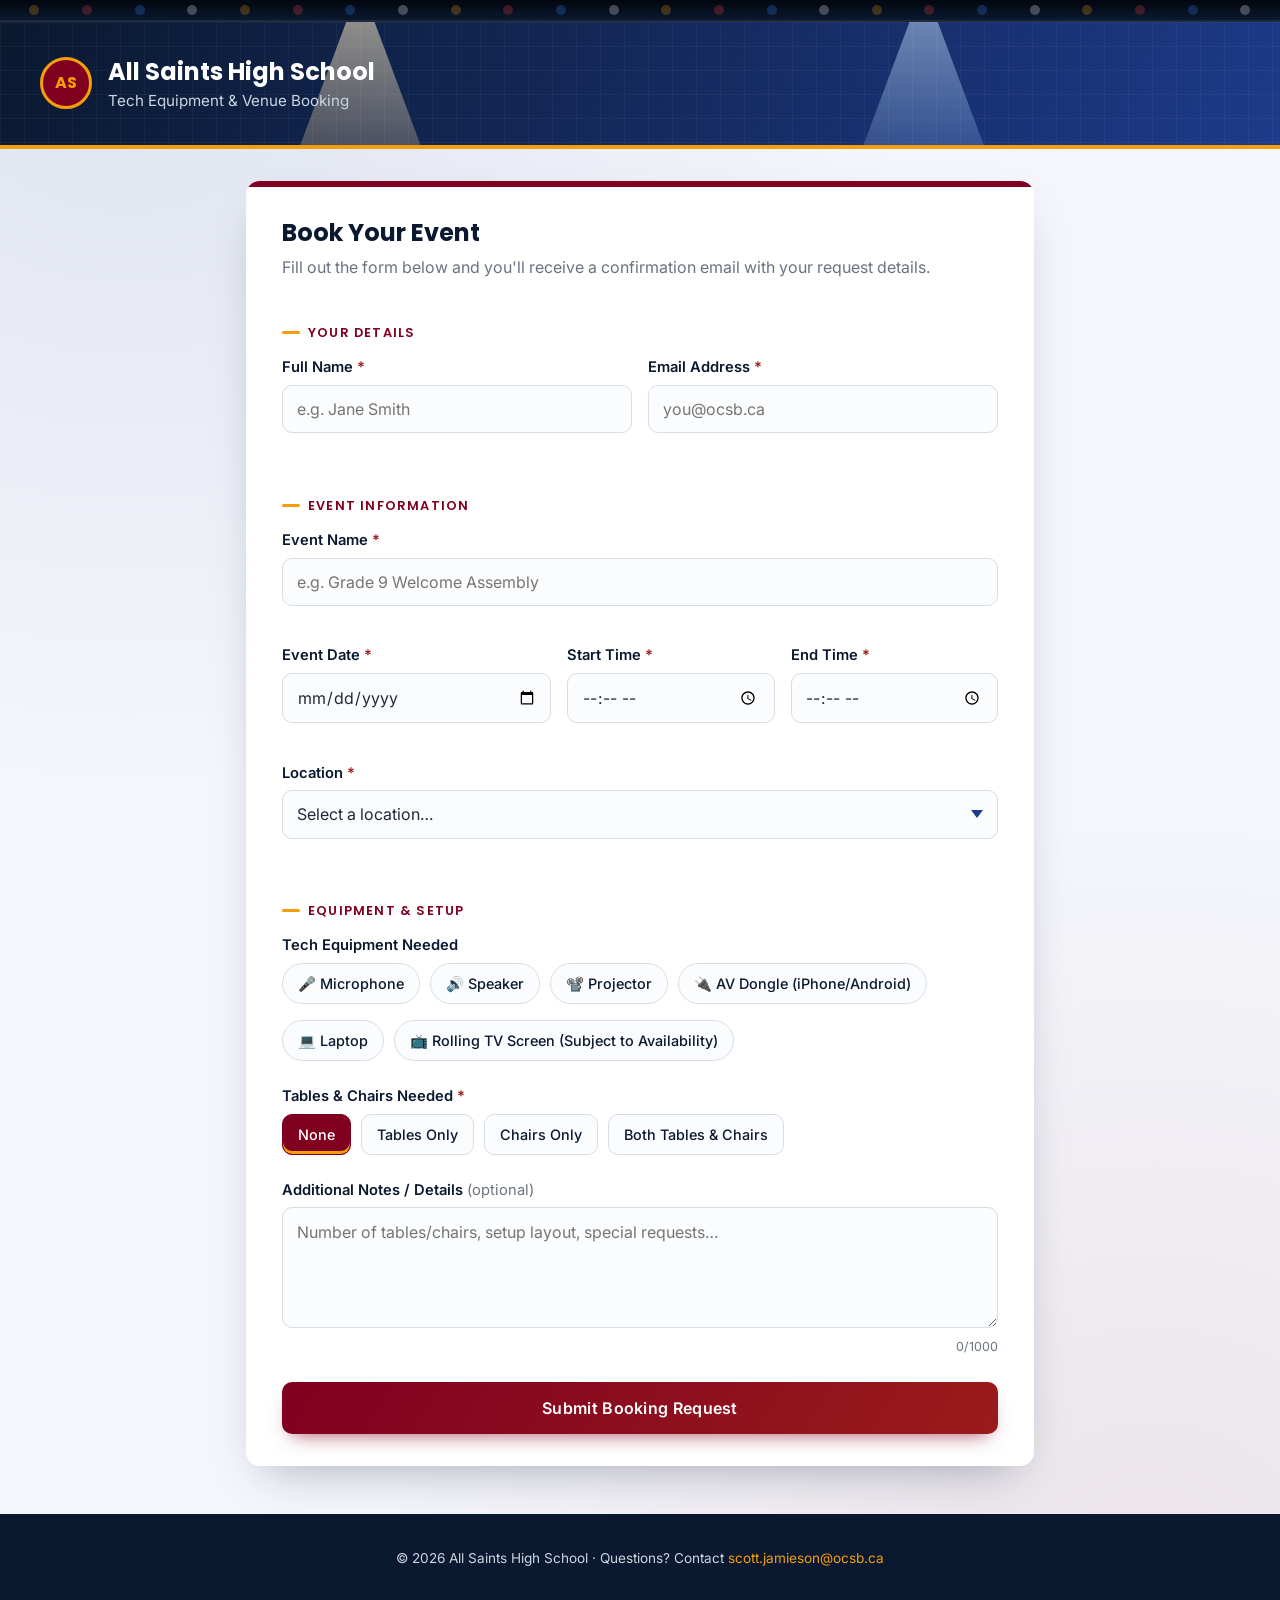
==== index.html @ 05703fba "Add files via upload" ====
<!DOCTYPE html>
<html lang="en">
<head>
  <meta charset="UTF-8" />
  <meta name="viewport" content="width=device-width, initial-scale=1.0" />
  <title>All Saints HS | Tech & Venue Booking</title>
  <meta name="description" content="Book tech equipment and venues at All Saints High School." />

  <!-- Fonts -->
  <link rel="preconnect" href="https://fonts.googleapis.com" />
  <link rel="preconnect" href="https://fonts.gstatic.com" crossorigin />
  <link href="https://fonts.googleapis.com/css2?family=Inter:wght@400;500;600;700&family=Poppins:wght@600;700&display=swap" rel="stylesheet" />

  <link rel="stylesheet" href="styles.css" />
</head>
<body>

  <!-- ===================== STAGE LIGHTS ===================== -->
  <!-- Bulbs are generated by script.js (see CONFIG.LIGHTS) -->
  <div class="light-rig" id="lightRig" aria-hidden="true"></div>

  <!-- ===================== HEADER ===================== -->
  <header class="site-header">
    <!-- Sweeping spotlights (decorative) -->
    <div class="beam beam-left" aria-hidden="true"></div>
    <div class="beam beam-right" aria-hidden="true"></div>

    <div class="crest" aria-hidden="true">AS</div>
    <div>
      <h1 class="site-title">All Saints High School</h1>
      <p class="site-subtitle">Tech Equipment &amp; Venue Booking</p>
    </div>
  </header>

  <main class="container">
    <section class="card" aria-labelledby="form-heading">

      <div class="card-header">
        <h2 id="form-heading">Book Your Event</h2>
        <p>Fill out the form below and you'll receive a confirmation email with your request details.</p>
      </div>

      <!-- novalidate: validation is handled in script.js for consistent styling -->
      <form id="bookingForm" novalidate>

        <!-- ========== SECTION: Contact ========== -->
        <fieldset class="form-section">
          <legend>Your Details</legend>

          <div class="grid-2">
            <!-- Full Name -->
            <div class="field">
              <label for="fullName">Full Name <span class="req">*</span></label>
              <input type="text" id="fullName" name="fullName" placeholder="e.g. Jane Smith" autocomplete="name" required />
              <small class="error-msg" aria-live="polite"></small>
            </div>

            <!-- Email (needed to send the user their confirmation) -->
            <div class="field">
              <label for="email">Email Address <span class="req">*</span></label>
              <input type="email" id="email" name="email" placeholder="you@ocsb.ca" autocomplete="email" required />
              <small class="error-msg" aria-live="polite"></small>
            </div>
          </div>
        </fieldset>

        <!-- ========== SECTION: Event ========== -->
        <fieldset class="form-section">
          <legend>Event Information</legend>

          <!-- Event Name -->
          <div class="field">
            <label for="eventName">Event Name <span class="req">*</span></label>
            <input type="text" id="eventName" name="eventName" placeholder="e.g. Grade 9 Welcome Assembly" required />
            <small class="error-msg" aria-live="polite"></small>
          </div>

          <div class="grid-3">
            <!-- Event Date -->
            <div class="field">
              <label for="eventDate">Event Date <span class="req">*</span></label>
              <input type="date" id="eventDate" name="eventDate" required />
              <small class="error-msg" aria-live="polite"></small>
            </div>

            <!-- Start Time -->
            <div class="field">
              <label for="startTime">Start Time <span class="req">*</span></label>
              <input type="time" id="startTime" name="startTime" required />
              <small class="error-msg" aria-live="polite"></small>
            </div>

            <!-- End Time -->
            <div class="field">
              <label for="endTime">End Time <span class="req">*</span></label>
              <input type="time" id="endTime" name="endTime" required />
              <small class="error-msg" aria-live="polite"></small>
            </div>
          </div>

          <!-- Location: to add a venue, add another <option> -->
          <div class="field">
            <label for="location">Location <span class="req">*</span></label>
            <select id="location" name="location" required>
              <option value="" disabled selected>Select a location…</option>
              <option value="Wood Floor Gym">Wood Floor Gym</option>
              <option value="Caf Gym">Caf Gym</option>
              <option value="Atrium">Atrium</option>
              <option value="LC">LC</option>
              <option value="Other">Other</option>
            </select>
            <small class="error-msg" aria-live="polite"></small>
          </div>

          <!-- Shown only when Location = "Other" (toggled in script.js) -->
          <div class="field reveal" id="otherLocationWrap" hidden>
            <label for="otherLocation">Please specify location <span class="req">*</span></label>
            <input type="text" id="otherLocation" name="otherLocation" placeholder="e.g. Room 214, Library, Front Field" />
            <small class="error-msg" aria-live="polite"></small>
          </div>
        </fieldset>

        <!-- ========== SECTION: Equipment & Setup ========== -->
        <fieldset class="form-section">
          <legend>Equipment &amp; Setup</legend>

          <!-- Tech Equipment: to add an item, copy one <label class="chip"> block -->
          <div class="field">
            <span class="label">Tech Equipment Needed</span>
            <div class="chip-group" role="group" aria-label="Tech Equipment Needed">
              <label class="chip">
                <input type="checkbox" name="equipment" value="Microphone" />
                <span>🎤 Microphone</span>
              </label>
              <label class="chip">
                <input type="checkbox" name="equipment" value="Speaker" />
                <span>🔊 Speaker</span>
              </label>
              <label class="chip">
                <input type="checkbox" name="equipment" value="Projector" />
                <span>📽️ Projector</span>
              </label>
              <label class="chip">
                <input type="checkbox" name="equipment" value="AV Dongle (iPhone/Android)" />
                <span>🔌 AV Dongle (iPhone/Android)</span>
              </label>
              <label class="chip">
                <input type="checkbox" name="equipment" value="Laptop" />
                <span>💻 Laptop</span>
              </label>
              <label class="chip">
                <input type="checkbox" name="equipment" value="Rolling TV Screen (Subject to Availability)" />
                <span>📺 Rolling TV Screen (Subject to Availability)</span>
              </label>
            </div>
          </div>

          <!-- Tables & Chairs -->
          <div class="field">
            <span class="label">Tables &amp; Chairs Needed <span class="req">*</span></span>
            <div class="radio-group" role="radiogroup" aria-label="Tables and Chairs Needed">
              <label class="radio-card">
                <input type="radio" name="furniture" value="None" checked />
                <span>None</span>
              </label>
              <label class="radio-card">
                <input type="radio" name="furniture" value="Tables Only" />
                <span>Tables Only</span>
              </label>
              <label class="radio-card">
                <input type="radio" name="furniture" value="Chairs Only" />
                <span>Chairs Only</span>
              </label>
              <label class="radio-card">
                <input type="radio" name="furniture" value="Both Tables & Chairs" />
                <span>Both Tables &amp; Chairs</span>
              </label>
            </div>
          </div>

          <!-- Additional Notes -->
          <div class="field">
            <label for="notes">Additional Notes / Details <span class="optional">(optional)</span></label>
            <textarea id="notes" name="notes" rows="4" maxlength="1000"
              placeholder="Number of tables/chairs, setup layout, special requests…"></textarea>
            <small class="char-count"><span id="notesCount">0</span>/1000</small>
          </div>
        </fieldset>

        <!-- ========== STATUS + SUBMIT ========== -->
        <div id="formStatus" class="form-status" role="status" aria-live="polite" hidden></div>

        <button type="submit" id="submitBtn" class="btn-submit">
          <span class="btn-label">Submit Booking Request</span>
          <span class="spinner" aria-hidden="true"></span>
        </button>
      </form>
    </section>
  </main>

  <footer class="site-footer">
    <p>&copy; <span id="year"></span> All Saints High School &middot; Questions? Contact
      <a href="mailto:scott.jamieson@ocsb.ca">scott.jamieson@ocsb.ca</a></p>
  </footer>

  <script src="script.js"></script>
</body>
</html>
---- styles.css ----
/* =========================================================
   All Saints High School — Booking Form Styles
   Edit the variables below to adjust branding site-wide.
   ========================================================= */

:root {
  /* Brand colours */
  --navy-900: #0A192F;
  --navy-700: #1E3A8A;
  --maroon-800: #800020;
  --maroon-700: #991B1B;
  --gold-600: #D97706;
  --gold-500: #F59E0B;

  /* Neutrals */
  --bg: #F4F6FB;
  --card: #FFFFFF;
  --text: #1F2937;
  --muted: #6B7280;
  --border: #D7DCE5;
  --error: #B91C1C;
  --success: #047857;

  /* Shape & motion */
  --radius: 14px;
  --radius-sm: 10px;
  --shadow: 0 20px 45px -20px rgba(10, 25, 47, 0.35);
  --ease: cubic-bezier(.2, .8, .2, 1);
  --t: 200ms var(--ease);

  --font-body: "Inter", system-ui, -apple-system, "Segoe UI", sans-serif;
  --font-head: "Poppins", var(--font-body);
}

/* ---------- Base ---------- */
*, *::before, *::after { box-sizing: border-box; }

body {
  margin: 0;
  font-family: var(--font-body);
  color: var(--text);
  background:
    radial-gradient(circle at 10% 0%, rgba(30, 58, 138, .10), transparent 40%),
    radial-gradient(circle at 90% 100%, rgba(128, 0, 32, .08), transparent 40%),
    var(--bg);
  min-height: 100vh;
  display: flex;
  flex-direction: column;
  line-height: 1.5;
}

/* ---------- Stage light rig (bulbs added by script.js) ---------- */
.light-rig {
  display: flex;
  justify-content: space-around;
  align-items: center;
  height: 22px;
  padding: 0 .5rem;
  background: linear-gradient(#02060E, #0A192F);
  border-bottom: 2px solid #1F2A3D;
}

.bulb {
  --c: var(--gold-500);
  width: 10px;
  height: 10px;
  border-radius: 50%;
  background: var(--c);
  opacity: .25;
  animation: chase 1.8s infinite;
  animation-delay: calc(var(--i) * 90ms);
}

/* Each bulb flashes in turn, creating a "chasing" marquee effect */
@keyframes chase {
  0%, 35%, 100% { opacity: .25; box-shadow: none; }
  10%           { opacity: 1;   box-shadow: 0 0 6px 2px var(--c), 0 0 18px 4px var(--c); }
}

/* ---------- Header ---------- */
.site-header {
  position: relative;
  overflow: hidden;
  isolation: isolate;
  display: flex;
  align-items: center;
  gap: 1rem;
  padding: 2rem clamp(1rem, 4vw, 2.5rem);
  color: #fff;
  border-bottom: 4px solid var(--gold-500);
  /* Faint "tech" grid over the navy gradient */
  background:
    linear-gradient(rgba(255, 255, 255, .04) 1px, transparent 1px) 0 0 / 24px 24px,
    linear-gradient(90deg, rgba(255, 255, 255, .04) 1px, transparent 1px) 0 0 / 24px 24px,
    linear-gradient(120deg, var(--navy-900), var(--navy-700));
}

/* Keep header content above the spotlight beams */
.site-header > :not(.beam) { position: relative; z-index: 1; }

/* Spotlight beams that sweep back and forth across the header */
.beam {
  position: absolute;
  top: -10px;
  width: 260px;
  height: 320px;
  z-index: 0;
  pointer-events: none;
  transform-origin: 50% 0;
  background: linear-gradient(to bottom, rgba(255, 236, 179, .55), rgba(245, 158, 11, .12) 60%, transparent);
  clip-path: polygon(46% 0, 54% 0, 100% 100%, 0 100%);
  filter: blur(3px);
  mix-blend-mode: screen;
  animation: sweep 7s ease-in-out infinite alternate;
}

.beam-left  { left: 18%; }
.beam-right { left: 62%; animation-duration: 8.5s; animation-direction: alternate-reverse;
              background: linear-gradient(to bottom, rgba(191, 219, 254, .5), rgba(30, 58, 138, .15) 60%, transparent); }

@keyframes sweep {
  from { transform: rotate(-40deg); }
  to   { transform: rotate(40deg); }
}

.crest {
  flex: 0 0 auto;
  width: 52px;
  height: 52px;
  border-radius: 50%;
  display: grid;
  place-items: center;
  font-family: var(--font-head);
  font-weight: 700;
  background: var(--maroon-800);
  border: 3px solid var(--gold-500);
  color: var(--gold-500);
  letter-spacing: .5px;
  animation: pulse 2.4s ease-in-out infinite;
}

/* Glowing ring around the crest */
@keyframes pulse {
  0%, 100% { box-shadow: 0 0 0 0 rgba(245, 158, 11, .55); }
  50%      { box-shadow: 0 0 0 8px rgba(245, 158, 11, 0), 0 0 22px rgba(245, 158, 11, .45); }
}

.site-title {
  margin: 0;
  font-family: var(--font-head);
  font-size: clamp(1.15rem, 2.5vw, 1.5rem);
}

.site-subtitle {
  margin: 0;
  color: #CBD5E1;
  font-size: .95rem;
}

/* ---------- Layout ---------- */
.container {
  flex: 1;
  width: 100%;
  max-width: 820px;
  margin: 0 auto;
  padding: 2rem 1rem 3rem;
}

.card {
  background: var(--card);
  border-radius: var(--radius);
  box-shadow: var(--shadow);
  overflow: hidden;
  position: relative;
  animation: rise 500ms var(--ease) both;
}

/* A streak of light that scans along the card's top edge */
.card::before {
  content: "";
  position: absolute;
  top: 0;
  left: -40%;
  width: 40%;
  height: 6px;
  z-index: 2;
  background: linear-gradient(90deg, transparent, var(--gold-500), #FFF7E0, var(--gold-500), transparent);
  animation: scan 3.5s linear infinite;
}

@keyframes scan { to { left: 100%; } }

.card-header {
  padding: 1.75rem clamp(1.25rem, 4vw, 2.25rem) 1.25rem;
  border-top: 6px solid var(--maroon-800);
}

.card-header h2 {
  margin: 0 0 .25rem;
  font-family: var(--font-head);
  color: var(--navy-900);
}

.card-header p { margin: 0; color: var(--muted); }

form { padding: 0 clamp(1.25rem, 4vw, 2.25rem) 2rem; }

/* ---------- Sections ---------- */
.form-section {
  border: none;
  padding: 0;
  margin: 1.5rem 0 0;
}

.form-section legend {
  font-family: var(--font-head);
  font-weight: 600;
  color: var(--maroon-800);
  font-size: .8rem;
  text-transform: uppercase;
  letter-spacing: 1.2px;
  margin-bottom: .9rem;
  padding: 0;
  display: flex;
  align-items: center;
  gap: .5rem;
}

.form-section legend::before {
  content: "";
  width: 18px;
  height: 3px;
  border-radius: 2px;
  background: var(--gold-500);
}

.grid-2, .grid-3 { display: grid; gap: 0 1rem; }
.grid-2 { grid-template-columns: repeat(2, 1fr); }
.grid-3 { grid-template-columns: 1.3fr 1fr 1fr; }

/* ---------- Fields ---------- */
.field { margin-bottom: 1.1rem; }

.field label,
.field .label {
  display: block;
  font-weight: 600;
  font-size: .92rem;
  color: var(--navy-900);
  margin-bottom: .4rem;
}

.req { color: var(--maroon-700); }
.optional { color: var(--muted); font-weight: 400; }

input[type="text"],
input[type="email"],
input[type="date"],
input[type="time"],
select,
textarea {
  width: 100%;
  font: inherit;
  color: var(--text);
  padding: .7rem .85rem;
  border: 1.5px solid var(--border);
  border-radius: var(--radius-sm);
  background: #FBFCFE;
  transition: border-color var(--t), box-shadow var(--t), background var(--t);
}

input:hover, select:hover, textarea:hover { border-color: #AEB8C8; }

input:focus, select:focus, textarea:focus {
  outline: none;
  border-color: var(--navy-700);
  background: #fff;
  box-shadow: 0 0 0 4px rgba(30, 58, 138, .15);
}

textarea { resize: vertical; min-height: 110px; }

select {
  appearance: none;
  cursor: pointer;
  background-image: url("data:image/svg+xml,%3Csvg xmlns='http://www.w3.org/2000/svg' width='12' height='8' viewBox='0 0 12 8'%3E%3Cpath fill='%231E3A8A' d='M6 8 0 0h12z'/%3E%3C/svg%3E");
  background-repeat: no-repeat;
  background-position: right .9rem center;
  padding-right: 2.25rem;
}

/* Invalid state (set by script.js) */
.field.invalid input,
.field.invalid select,
.field.invalid textarea {
  border-color: var(--error);
  box-shadow: 0 0 0 4px rgba(185, 28, 28, .1);
  animation: shake 300ms;
}

.error-msg {
  display: block;
  min-height: 1rem;
  color: var(--error);
  font-size: .8rem;
  margin-top: .3rem;
}

.char-count {
  display: block;
  text-align: right;
  color: var(--muted);
  font-size: .78rem;
  margin-top: .25rem;
}

/* "Other" location reveal */
.reveal:not([hidden]) { animation: fadeDown 250ms var(--ease); }

/* ---------- Checkbox chips ---------- */
.chip-group, .radio-group {
  display: flex;
  flex-wrap: wrap;
  gap: .6rem;
}

.chip, .radio-card { position: relative; cursor: pointer; }

.chip input, .radio-card input {
  position: absolute;
  opacity: 0;
  pointer-events: none;
}

.chip span, .radio-card span {
  display: inline-flex;
  align-items: center;
  gap: .35rem;
  padding: .55rem .95rem;
  border: 1.5px solid var(--border);
  border-radius: 999px;
  background: #FBFCFE;
  font-size: .9rem;
  font-weight: 500;
  user-select: none;
  transition: all var(--t);
}

.chip:hover span, .radio-card:hover span {
  border-color: var(--navy-700);
  transform: translateY(-2px);
  box-shadow: 0 6px 14px -8px rgba(10, 25, 47, .5);
}

.chip input:checked + span {
  background: var(--navy-700);
  border-color: var(--navy-700);
  color: #fff;
}

.chip input:checked + span::after { content: "✓"; color: var(--gold-500); font-weight: 700; }

.radio-card span { border-radius: var(--radius-sm); }

.radio-card input:checked + span {
  background: var(--maroon-800);
  border-color: var(--maroon-800);
  color: #fff;
  box-shadow: inset 0 -3px 0 var(--gold-500);
}

.chip input:focus-visible + span,
.radio-card input:focus-visible + span {
  outline: 3px solid var(--gold-500);
  outline-offset: 2px;
}

/* ---------- Status messages ---------- */
.form-status {
  margin: .5rem 0 1rem;
  padding: .9rem 1rem;
  border-radius: var(--radius-sm);
  font-weight: 500;
  animation: fadeDown 250ms var(--ease);
}

.form-status.success {
  background: #ECFDF5;
  color: var(--success);
  border-left: 5px solid var(--success);
}

.form-status.error {
  background: #FEF2F2;
  color: var(--error);
  border-left: 5px solid var(--error);
}

/* ---------- Submit button ---------- */
.btn-submit {
  position: relative;
  width: 100%;
  margin-top: .5rem;
  padding: 1rem;
  border: none;
  border-radius: var(--radius-sm);
  font: 600 1rem var(--font-body);
  letter-spacing: .3px;
  color: #fff;
  cursor: pointer;
  background: linear-gradient(120deg, var(--maroon-800), var(--maroon-700));
  box-shadow: 0 10px 20px -10px rgba(128, 0, 32, .7);
  transition: transform var(--t), box-shadow var(--t), filter var(--t);
  overflow: hidden;
}

/* Gold underline that sweeps in on hover */
.btn-submit::after {
  content: "";
  position: absolute;
  left: 0; bottom: 0;
  height: 3px;
  width: 0;
  background: var(--gold-500);
  transition: width 350ms var(--ease);
}

.btn-submit:hover { transform: translateY(-2px); box-shadow: 0 16px 26px -12px rgba(128, 0, 32, .75); }
.btn-submit:hover::after { width: 100%; }
.btn-submit:active { transform: translateY(0) scale(.99); }
.btn-submit:focus-visible { outline: 3px solid var(--gold-500); outline-offset: 3px; }

/* Loading state (toggled by script.js) */
.spinner {
  display: none;
  width: 20px;
  height: 20px;
  border: 3px solid rgba(255, 255, 255, .35);
  border-top-color: var(--gold-500);
  border-radius: 50%;
  animation: spin 700ms linear infinite;
}

.btn-submit.loading { cursor: wait; filter: saturate(.8); }
.btn-submit.loading .btn-label { opacity: .85; }
.btn-submit.loading .spinner { display: inline-block; vertical-align: middle; margin-left: .6rem; }
.btn-submit:disabled:hover { transform: none; }

/* ---------- Footer ---------- */
.site-footer {
  text-align: center;
  padding: 1.25rem 1rem;
  font-size: .85rem;
  color: #CBD5E1;
  background: var(--navy-900);
}

.site-footer a { color: var(--gold-500); text-decoration: none; }
.site-footer a:hover { text-decoration: underline; }

/* ---------- Animations ---------- */
@keyframes rise { from { opacity: 0; transform: translateY(16px); } to { opacity: 1; transform: none; } }
@keyframes fadeDown { from { opacity: 0; transform: translateY(-6px); } to { opacity: 1; transform: none; } }
@keyframes spin { to { transform: rotate(360deg); } }
@keyframes shake {
  25% { transform: translateX(-4px); }
  75% { transform: translateX(4px); }
}

@media (prefers-reduced-motion: reduce) {
  *, *::before, *::after { animation: none !important; transition: none !important; }
  .bulb { opacity: .8; }
  .beam-left  { transform: rotate(-20deg); }
  .beam-right { transform: rotate(20deg); }
}

/* ---------- Responsive ---------- */
@media (max-width: 640px) {
  .grid-2, .grid-3 { grid-template-columns: 1fr; }
  .radio-group { display: grid; grid-template-columns: 1fr 1fr; }
  .radio-card span { width: 100%; justify-content: center; }
}
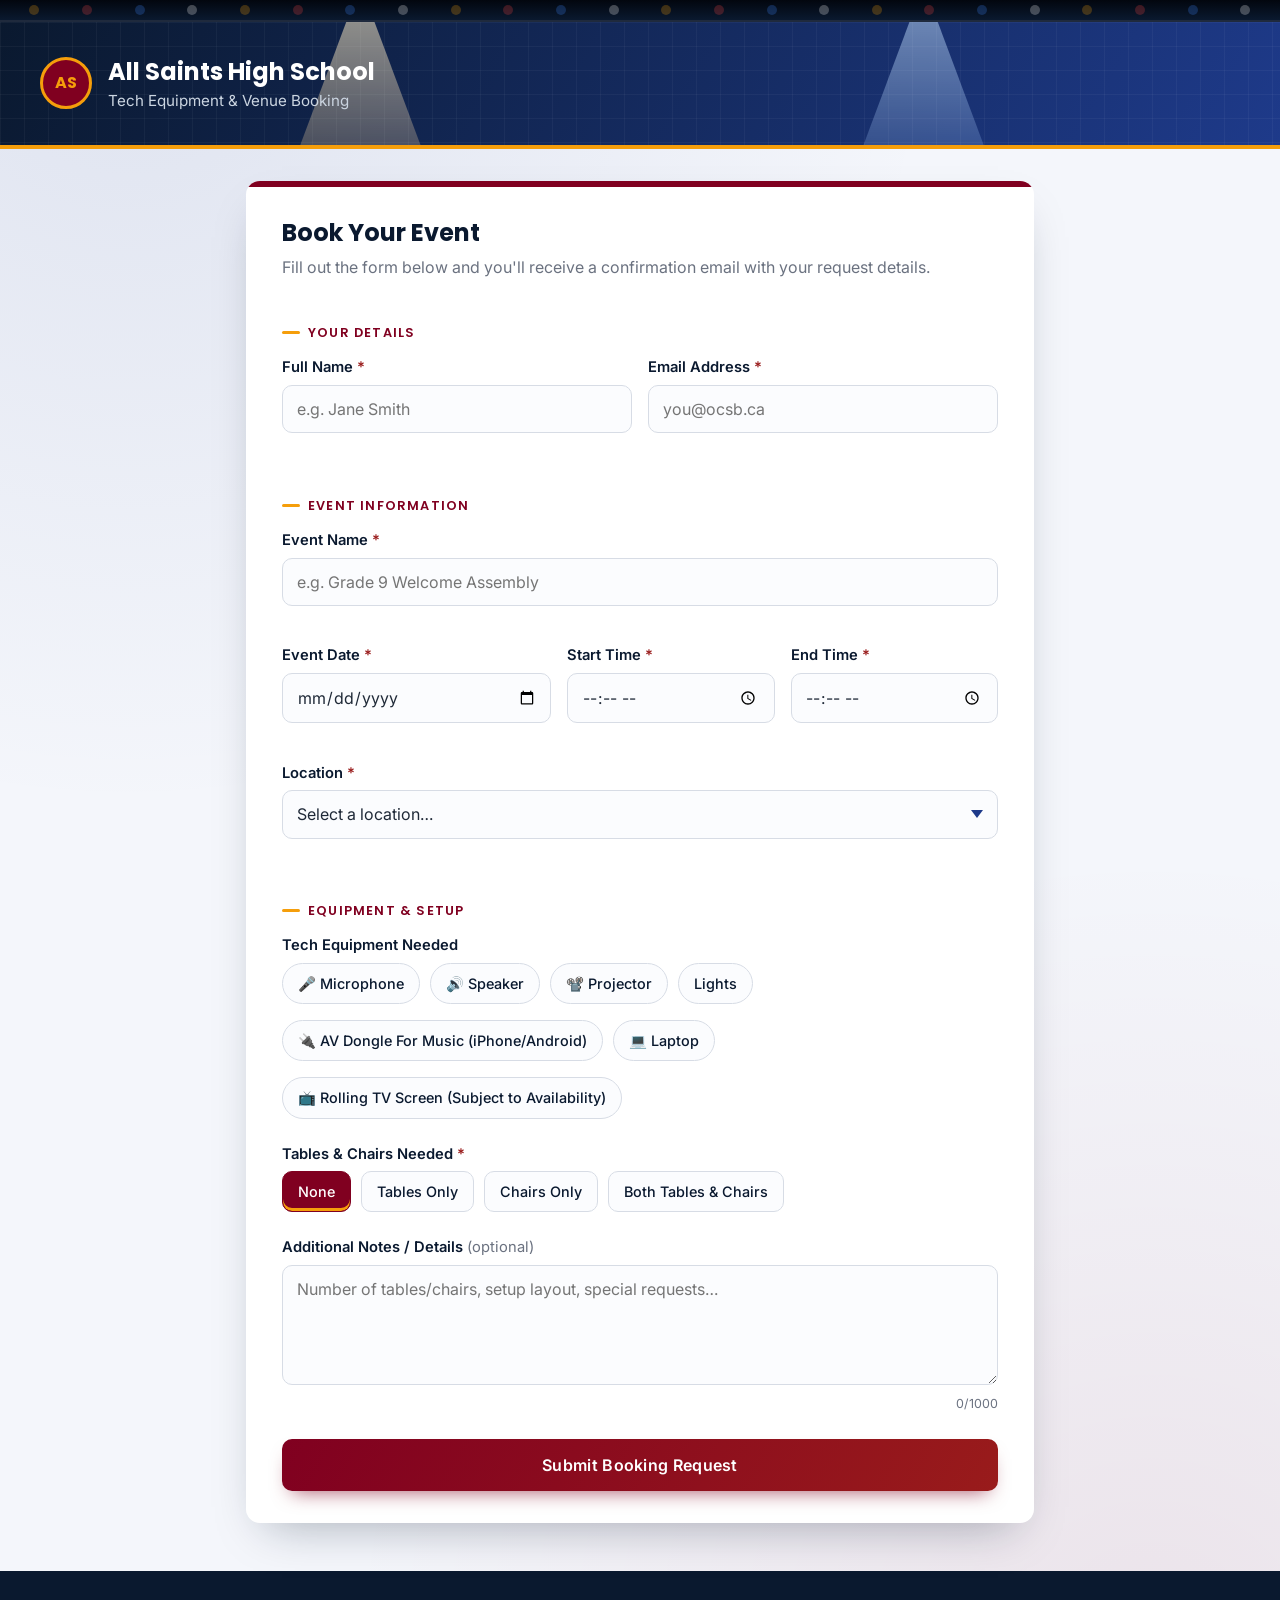
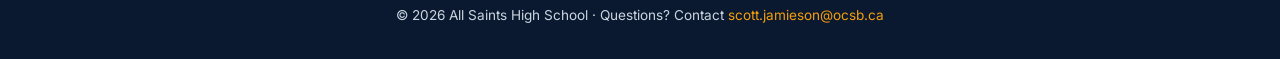
==== commit b7e12e69: "Update index.html" ====
--- a/index.html
+++ b/index.html
@@ -104,7 +104,9 @@
             <select id="location" name="location" required>
               <option value="" disabled selected>Select a location…</option>
               <option value="Wood Floor Gym">Wood Floor Gym</option>
+              <option value="Caf Gym + Stage">Caf Gym + Stage"</option>
               <option value="Caf Gym">Caf Gym</option>
+              <option value="Stage Only">Stage Only</option>
               <option value="Atrium">Atrium</option>
               <option value="LC">LC</option>
               <option value="Other">Other</option>
@@ -140,9 +142,13 @@
                 <input type="checkbox" name="equipment" value="Projector" />
                 <span>📽️ Projector</span>
               </label>
+                 <label class="chip">
+                <input type="checkbox" name="equipment" value="Lights" />
+                <span>Lights</span>
+              </label>
               <label class="chip">
                 <input type="checkbox" name="equipment" value="AV Dongle (iPhone/Android)" />
-                <span>🔌 AV Dongle (iPhone/Android)</span>
+                <span>🔌 AV Dongle For Music (iPhone/Android)</span>
               </label>
               <label class="chip">
                 <input type="checkbox" name="equipment" value="Laptop" />
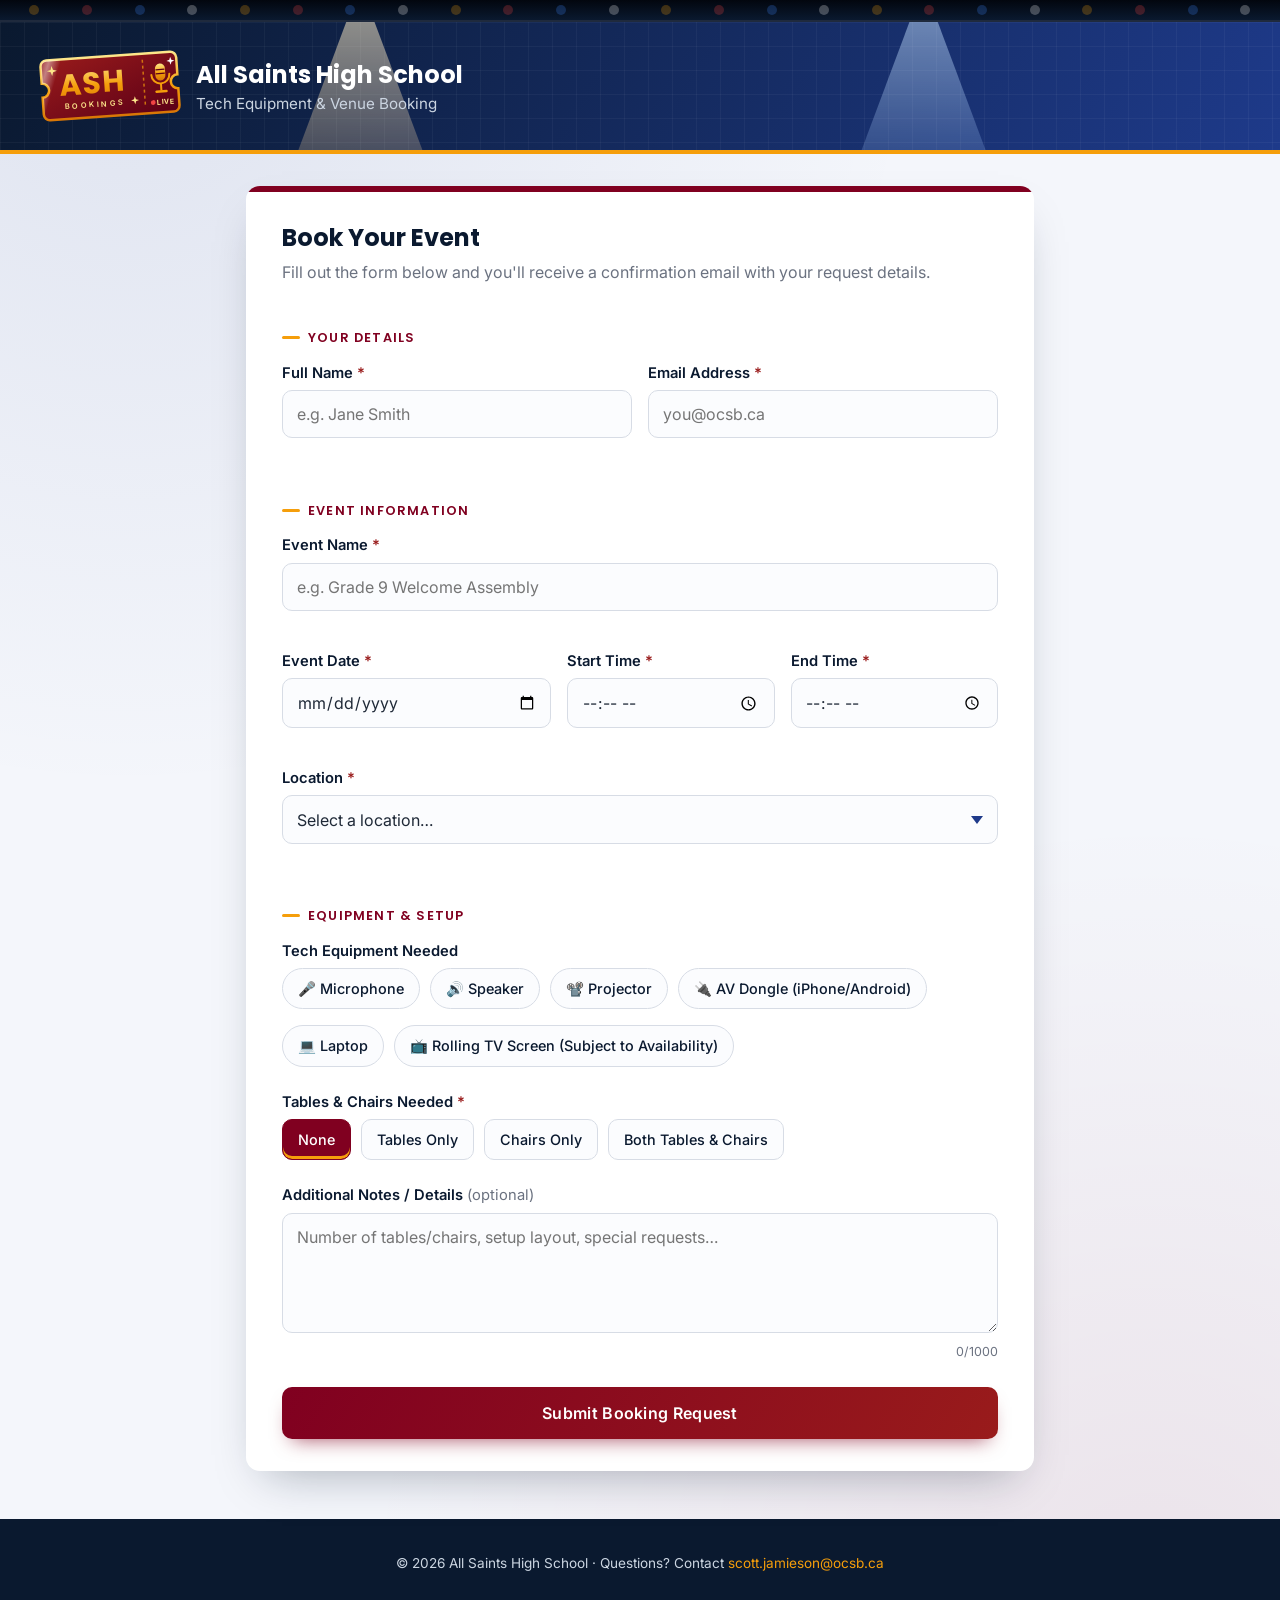
==== commit 244e2e4d: "Add files via upload" ====
--- a/index.html
+++ b/index.html
@@ -25,7 +25,67 @@
     <div class="beam beam-left" aria-hidden="true"></div>
     <div class="beam beam-right" aria-hidden="true"></div>
 
-    <div class="crest" aria-hidden="true">AS</div>
+    <!-- ASH logo: an event ticket with a stage mic and "LIVE" light -->
+    <svg class="logo" viewBox="0 0 140 64" role="img" aria-label="ASH Bookings logo">
+      <defs>
+        <linearGradient id="logoGold" x1="0" y1="0" x2="0" y2="1">
+          <stop offset="0" stop-color="#FDE68A" />
+          <stop offset=".55" stop-color="#F59E0B" />
+          <stop offset="1" stop-color="#D97706" />
+        </linearGradient>
+        <linearGradient id="logoMaroon" x1="0" y1="0" x2="1" y2="1">
+          <stop offset="0" stop-color="#991B1B" />
+          <stop offset="1" stop-color="#5C0017" />
+        </linearGradient>
+        <linearGradient id="logoShineGrad" x1="0" y1="0" x2="1" y2="0">
+          <stop offset="0" stop-color="#fff" stop-opacity="0" />
+          <stop offset=".5" stop-color="#fff" stop-opacity=".45" />
+          <stop offset="1" stop-color="#fff" stop-opacity="0" />
+        </linearGradient>
+        <!-- Ticket outline with a notch cut into each side -->
+        <path id="logoTicket" d="M8,2 H132 A6,6 0 0 1 138,8 V25 A7,7 0 0 0 138,39 V56 A6,6 0 0 1 132,62
+                                 H8 A6,6 0 0 1 2,56 V39 A7,7 0 0 0 2,25 V8 A6,6 0 0 1 8,2 Z" />
+        <clipPath id="logoClip"><use href="#logoTicket" /></clipPath>
+      </defs>
+
+      <!-- Ticket body -->
+      <use href="#logoTicket" fill="url(#logoMaroon)" stroke="url(#logoGold)" stroke-width="2.5" />
+
+      <!-- Light glint that sweeps across the ticket -->
+      <g clip-path="url(#logoClip)">
+        <g transform="skewX(-20)">
+          <rect class="logo-shine" x="0" y="0" width="24" height="64" fill="url(#logoShineGrad)" />
+        </g>
+      </g>
+
+      <!-- Main wordmark -->
+      <text x="53" y="38" text-anchor="middle" font-family="Poppins, sans-serif" font-weight="700"
+            font-size="30" letter-spacing="2" fill="url(#logoGold)">ASH</text>
+      <text x="54" y="52" text-anchor="middle" font-family="Inter, sans-serif" font-weight="600"
+            font-size="7.5" letter-spacing="2.5" fill="#FDE68A">BOOKINGS</text>
+
+      <!-- Perforated tear line -->
+      <line x1="104" y1="8" x2="104" y2="56" stroke="#F59E0B" stroke-width="1.5"
+            stroke-dasharray="3 3" opacity=".7" />
+
+      <!-- Stub: stage microphone -->
+      <rect x="116" y="13" width="10" height="17" rx="5" fill="url(#logoGold)" />
+      <line x1="116.5" y1="19" x2="125.5" y2="19" stroke="#5C0017" stroke-width="1.2" />
+      <line x1="116.5" y1="23" x2="125.5" y2="23" stroke="#5C0017" stroke-width="1.2" />
+      <path d="M112,24 a9,9 0 0 0 18,0" fill="none" stroke="#F59E0B" stroke-width="2" stroke-linecap="round" />
+      <line x1="121" y1="33" x2="121" y2="40" stroke="#F59E0B" stroke-width="2" />
+      <line x1="116" y1="41" x2="126" y2="41" stroke="#F59E0B" stroke-width="2.5" stroke-linecap="round" />
+
+      <!-- Stub: blinking "LIVE" light -->
+      <circle class="logo-live" cx="112" cy="51.5" r="2.4" fill="#EF4444" />
+      <text x="116" y="54" font-family="Inter, sans-serif" font-weight="700" font-size="7"
+            letter-spacing=".5" fill="#FDE68A">LIVE</text>
+
+      <!-- Twinkling sparkles -->
+      <g transform="translate(13,13)"><path class="logo-spark" d="M0,-5 L1.2,-1.2 L5,0 L1.2,1.2 L0,5 L-1.2,1.2 L-5,0 L-1.2,-1.2Z" fill="#FDE68A" /></g>
+      <g transform="translate(94,48)"><path class="logo-spark" style="animation-delay:.6s" d="M0,-4 L1,-1 L4,0 L1,1 L0,4 L-1,1 L-4,0 L-1,-1Z" fill="#FDE68A" /></g>
+      <g transform="translate(132,11)"><path class="logo-spark" style="animation-delay:1.1s" d="M0,-4 L1,-1 L4,0 L1,1 L0,4 L-1,1 L-4,0 L-1,-1Z" fill="#fff" /></g>
+    </svg>
     <div>
       <h1 class="site-title">All Saints High School</h1>
       <p class="site-subtitle">Tech Equipment &amp; Venue Booking</p>
@@ -104,9 +164,7 @@
             <select id="location" name="location" required>
               <option value="" disabled selected>Select a location…</option>
               <option value="Wood Floor Gym">Wood Floor Gym</option>
-              <option value="Caf Gym + Stage">Caf Gym + Stage"</option>
               <option value="Caf Gym">Caf Gym</option>
-              <option value="Stage Only">Stage Only</option>
               <option value="Atrium">Atrium</option>
               <option value="LC">LC</option>
               <option value="Other">Other</option>
@@ -142,13 +200,9 @@
                 <input type="checkbox" name="equipment" value="Projector" />
                 <span>📽️ Projector</span>
               </label>
-                 <label class="chip">
-                <input type="checkbox" name="equipment" value="Lights" />
-                <span>Lights</span>
-              </label>
               <label class="chip">
                 <input type="checkbox" name="equipment" value="AV Dongle (iPhone/Android)" />
-                <span>🔌 AV Dongle For Music (iPhone/Android)</span>
+                <span>🔌 AV Dongle (iPhone/Android)</span>
               </label>
               <label class="chip">
                 <input type="checkbox" name="equipment" value="Laptop" />
--- a/styles.css
+++ b/styles.css
@@ -123,26 +123,45 @@
   to   { transform: rotate(40deg); }
 }
 
-.crest {
+/* ---------- ASH ticket logo ---------- */
+.logo {
   flex: 0 0 auto;
-  width: 52px;
-  height: 52px;
-  border-radius: 50%;
-  display: grid;
-  place-items: center;
-  font-family: var(--font-head);
-  font-weight: 700;
-  background: var(--maroon-800);
-  border: 3px solid var(--gold-500);
-  color: var(--gold-500);
-  letter-spacing: .5px;
-  animation: pulse 2.4s ease-in-out infinite;
-}
-
-/* Glowing ring around the crest */
-@keyframes pulse {
-  0%, 100% { box-shadow: 0 0 0 0 rgba(245, 158, 11, .55); }
-  50%      { box-shadow: 0 0 0 8px rgba(245, 158, 11, 0), 0 0 22px rgba(245, 158, 11, .45); }
+  height: 64px;
+  width: auto;
+  overflow: visible;
+  transform: rotate(-4deg);
+  animation: glow 2.4s ease-in-out infinite;
+  transition: transform var(--t);
+}
+
+.logo:hover { transform: rotate(0deg) scale(1.08); }
+
+/* Pulsing gold glow around the ticket */
+@keyframes glow {
+  0%, 100% { filter: drop-shadow(0 0 2px rgba(245, 158, 11, .35)); }
+  50%      { filter: drop-shadow(0 0 12px rgba(245, 158, 11, .85)); }
+}
+
+/* Glint sweeping across the ticket */
+.logo-shine { animation: shine 4s ease-in-out infinite; }
+@keyframes shine {
+  0%        { transform: translateX(-40px); }
+  60%, 100% { transform: translateX(190px); }
+}
+
+/* Blinking "LIVE" light */
+.logo-live { animation: blink 1.2s steps(2, jump-none) infinite; }
+@keyframes blink { 50% { opacity: .15; } }
+
+/* Twinkling sparkles */
+.logo-spark {
+  transform-box: fill-box;
+  transform-origin: center;
+  animation: twinkle 1.8s ease-in-out infinite;
+}
+@keyframes twinkle {
+  0%, 100% { opacity: .2; transform: scale(.5) rotate(0deg); }
+  50%      { opacity: 1;  transform: scale(1.15) rotate(45deg); }
 }
 
 .site-title {
@@ -476,6 +495,7 @@
 
 /* ---------- Responsive ---------- */
 @media (max-width: 640px) {
+  .logo { height: 50px; }
   .grid-2, .grid-3 { grid-template-columns: 1fr; }
   .radio-group { display: grid; grid-template-columns: 1fr 1fr; }
   .radio-card span { width: 100%; justify-content: center; }
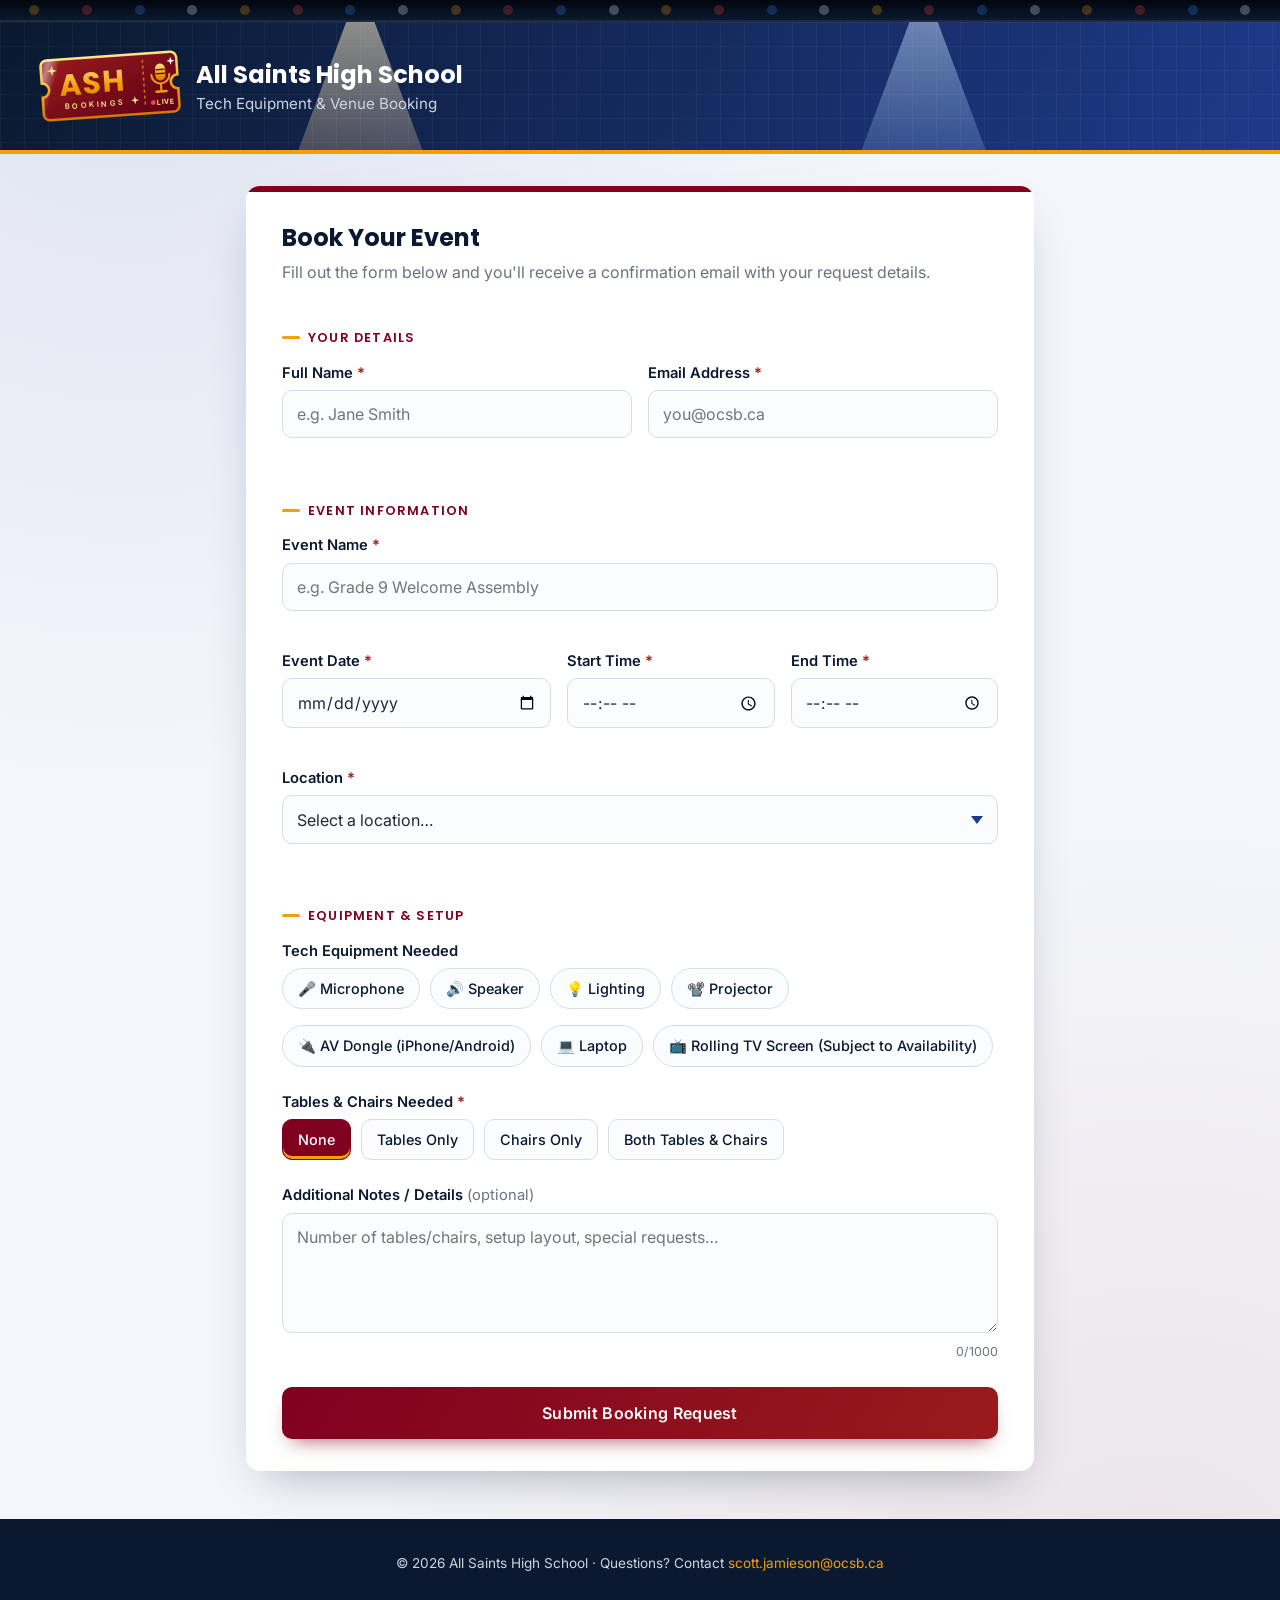
==== commit 4fe2de43: "Update index.html" ====
--- a/index.html
+++ b/index.html
@@ -192,9 +192,14 @@
                 <input type="checkbox" name="equipment" value="Microphone" />
                 <span>🎤 Microphone</span>
               </label>
+              
               <label class="chip">
                 <input type="checkbox" name="equipment" value="Speaker" />
                 <span>🔊 Speaker</span>
+              </label>
+                 <label class="chip">
+                <input type="checkbox" name="equipment" value="Projector" />
+                <span>💡 Lighting</span>
               </label>
               <label class="chip">
                 <input type="checkbox" name="equipment" value="Projector" />
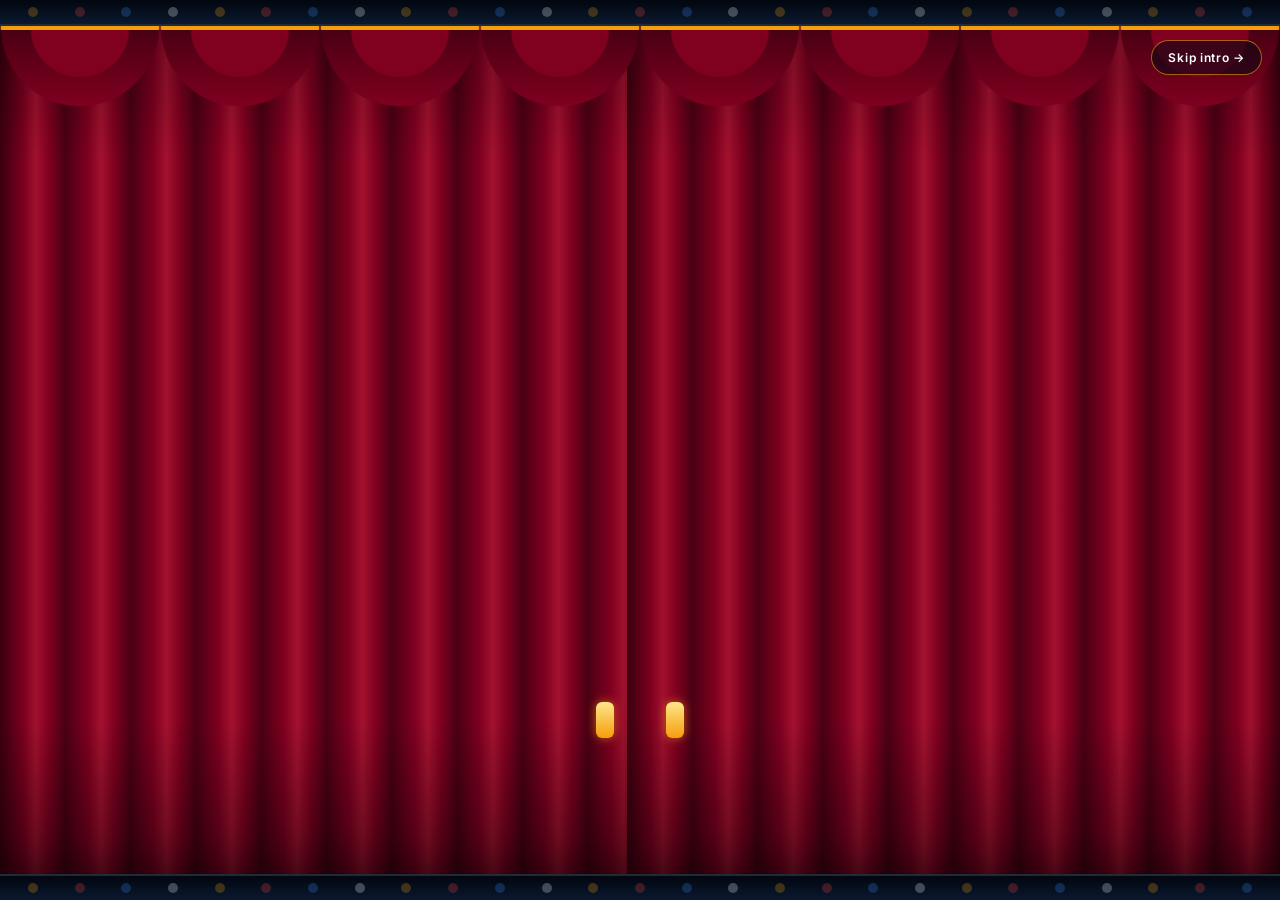
==== commit 814242b9: "Add files via upload" ====
--- a/index.html
+++ b/index.html
@@ -1,273 +1,237 @@
 <!DOCTYPE html>
 <html lang="en">
 <head>
-  <meta charset="UTF-8" />
-  <meta name="viewport" content="width=device-width, initial-scale=1.0" />
-  <title>All Saints HS | Tech & Venue Booking</title>
-  <meta name="description" content="Book tech equipment and venues at All Saints High School." />
-
-  <!-- Fonts -->
-  <link rel="preconnect" href="https://fonts.googleapis.com" />
-  <link rel="preconnect" href="https://fonts.gstatic.com" crossorigin />
-  <link href="https://fonts.googleapis.com/css2?family=Inter:wght@400;500;600;700&family=Poppins:wght@600;700&display=swap" rel="stylesheet" />
-
-  <link rel="stylesheet" href="styles.css" />
+<meta charset="UTF-8" />
+<meta name="viewport" content="width=device-width, initial-scale=1.0" />
+<title>ASH Tek Crew | Now Booking</title>
+<meta name="description" content="All Saints High School Tech Crew. Tech equipment and venue booking." />
+<!-- Fallback: if scripts are off, still open the booking form -->
+<noscript><meta http-equiv="refresh" content="3;url=index.html" /></noscript>
+<link rel="preconnect" href="https://fonts.googleapis.com" />
+<link rel="preconnect" href="https://fonts.gstatic.com" crossorigin />
+<link href="https://fonts.googleapis.com/css2?family=Inter:wght@500;600;700&family=Poppins:wght@600;700;800&display=swap" rel="stylesheet" />
+<link rel="preload" as="image" href="tekcrew-logo.png" />
+<style>
+:root{
+  --navy-950:#030915; --navy-900:#0A192F; --navy-700:#1E3A8A;
+  --maroon-900:#4a0013; --maroon-800:#800020; --maroon-700:#991B1B;
+  --gold-500:#F59E0B; --gold-300:#FDE68A;
+}
+*{box-sizing:border-box}
+html,body{height:100%;margin:0}
+body{background:var(--navy-950);color:#fff;font-family:Inter,system-ui,sans-serif;overflow:hidden;cursor:pointer}
+
+/* ---------- Stage ---------- */
+.stage{position:fixed;inset:0;display:grid;place-items:center;
+  background:
+    radial-gradient(ellipse 60% 45% at 50% 52%,rgba(30,58,138,.55),transparent 70%),
+    linear-gradient(rgba(255,255,255,.035) 1px,transparent 1px) 0 0/28px 28px,
+    linear-gradient(90deg,rgba(255,255,255,.035) 1px,transparent 1px) 0 0/28px 28px,
+    linear-gradient(180deg,var(--navy-950),var(--navy-900) 60%,#050d1c)}
+/* stage floor */
+.floor{position:absolute;left:-10%;right:-10%;bottom:0;height:24vh;
+  background:linear-gradient(180deg,#140a10,#000);transform:perspective(500px) rotateX(55deg);transform-origin:bottom;
+  box-shadow:0 -2px 0 rgba(245,158,11,.4)}
+.floor::after{content:"";position:absolute;inset:0;background:radial-gradient(ellipse 30% 60% at 50% 20%,rgba(253,230,138,.35),transparent 70%);opacity:0;animation:fadeIn 1s 3.2s both}
+
+/* ---------- Marquee bulbs (top + bottom) ---------- */
+.rig{position:absolute;left:0;right:0;height:26px;display:flex;justify-content:space-around;align-items:center;padding:0 .6rem;z-index:6;
+  background:linear-gradient(#02060E,#0A192F)}
+.rig.top{top:0;border-bottom:2px solid #1F2A3D}
+.rig.bottom{bottom:0;border-top:2px solid #1F2A3D}
+.bulb{--c:var(--gold-500);width:10px;height:10px;border-radius:50%;background:var(--c);opacity:.25;
+  animation:chase 1.4s infinite;animation-delay:calc(var(--i)*70ms)}
+@keyframes chase{0%,35%,100%{opacity:.25;box-shadow:none}10%{opacity:1;box-shadow:0 0 6px 2px var(--c),0 0 18px 4px var(--c)}}
+
+/* ---------- Countdown (film-leader style) ---------- */
+.leader{position:absolute;z-index:5;width:min(46vmin,340px);aspect-ratio:1;display:grid;place-items:center;pointer-events:none;
+  animation:leaderOut .35s 2.15s ease-in forwards}
+.leader::before{content:"";position:absolute;inset:0;border-radius:50%;border:3px solid rgba(253,230,138,.6);
+  background:conic-gradient(rgba(245,158,11,.35) var(--sweep,0deg),transparent 0);animation:sweep .7s linear 3}
+.leader::after{content:"";position:absolute;inset:12%;border-radius:50%;border:2px solid rgba(253,230,138,.35)}
+.leader i{position:absolute;left:50%;top:-10%;bottom:-10%;width:2px;background:rgba(253,230,138,.3)}
+.leader b{position:absolute;top:50%;left:-10%;right:-10%;height:2px;background:rgba(253,230,138,.3)}
+.count{font:800 clamp(90px,24vmin,180px)/1 Poppins,sans-serif;color:var(--gold-300);text-shadow:0 0 30px rgba(245,158,11,.7);position:relative}
+@property --sweep{syntax:'<angle>';inherits:false;initial-value:0deg}
+@keyframes sweep{from{--sweep:0deg}to{--sweep:360deg}}
+@keyframes leaderOut{to{opacity:0;transform:scale(1.6)}}
+
+/* ---------- Curtains ---------- */
+.curtain{position:absolute;top:0;bottom:0;width:51%;z-index:4;
+  background:
+    linear-gradient(180deg,rgba(0,0,0,.35),transparent 18%,transparent 80%,rgba(0,0,0,.5)),
+    repeating-linear-gradient(90deg,var(--maroon-900) 0,var(--maroon-800) 3.5%,#a3122f 5.5%,var(--maroon-800) 7.5%,var(--maroon-900) 10%);
+  box-shadow:inset 0 -30px 40px rgba(0,0,0,.4);
+  transition:transform 1.5s cubic-bezier(.7,0,.25,1)}
+.curtain.left{left:0;transform-origin:left}
+.curtain.right{right:0;transform-origin:right}
+.curtain::after{content:"";position:absolute;bottom:18%;width:18px;height:36px;border-radius:6px;background:linear-gradient(var(--gold-300),var(--gold-500));box-shadow:0 0 10px rgba(245,158,11,.6)}
+.curtain.left::after{right:6%}
+.curtain.right::after{left:6%}
+.valance{position:absolute;top:26px;left:0;right:0;height:9vh;z-index:5;
+  background:
+    radial-gradient(ellipse 50% 100% at 50% 0,var(--maroon-800) 60%,transparent 62%) 0 0/12.5% 100% repeat-x,
+    linear-gradient(var(--maroon-900),var(--maroon-800));
+  -webkit-mask:radial-gradient(ellipse 50% 100% at 50% 0,#000 98%,transparent 100%) 0 0/12.5% 100% repeat-x;
+          mask:radial-gradient(ellipse 50% 100% at 50% 0,#000 98%,transparent 100%) 0 0/12.5% 100% repeat-x;
+  border-top:4px solid var(--gold-500)}
+body.open .curtain.left,body.open .curtain.right{transform:scaleX(.15)}
+body.closing .curtain.left,body.closing .curtain.right{transform:none;transition-duration:.9s}
+
+/* ---------- Spotlights ---------- */
+.spot{position:absolute;top:-6vh;width:46vmin;height:120vh;z-index:3;pointer-events:none;transform-origin:50% 0;opacity:0;
+  background:linear-gradient(to bottom,rgba(255,240,200,.55),rgba(245,158,11,.14) 65%,transparent);
+  clip-path:polygon(45% 0,55% 0,100% 100%,0 100%);filter:blur(4px);mix-blend-mode:screen}
+.spot.l{left:8%;animation:fadeIn .4s 2.4s both,swingL 2.6s 2.4s cubic-bezier(.4,0,.2,1) both}
+.spot.r{right:8%;background:linear-gradient(to bottom,rgba(191,219,254,.5),rgba(30,58,138,.18) 65%,transparent);
+  animation:fadeIn .4s 2.4s both,swingR 2.6s 2.4s cubic-bezier(.4,0,.2,1) both}
+@keyframes swingL{0%{transform:rotate(55deg)}45%{transform:rotate(-25deg)}100%{transform:rotate(-24deg)}}
+@keyframes swingR{0%{transform:rotate(-55deg)}45%{transform:rotate(25deg)}100%{transform:rotate(24deg)}}
+
+/* ---------- Headline block ---------- */
+.show{position:relative;z-index:2;display:flex;flex-direction:column;align-items:center;gap:1.6vmin;margin-top:-2vh;padding:0 16px;text-align:center}
+.presents{font:600 clamp(10px,1.6vmin,13px)/1 Inter,sans-serif;letter-spacing:.45em;color:#CBD5E1;opacity:0;animation:rise .6s 3.1s both}
+.logo-wrap{position:relative;width:min(70vmin,560px);opacity:0;animation:logoIn 1.1s 3.25s cubic-bezier(.18,1.25,.4,1) both}
+.logo-wrap img{display:block;width:100%;height:auto;filter:drop-shadow(0 0 0 rgba(245,158,11,0));animation:glow 2.4s 4.3s ease-in-out infinite}
+/* glint sweeping across the logo */
+.logo-wrap::after{content:"";position:absolute;inset:0;pointer-events:none;
+  background:linear-gradient(105deg,transparent 35%,rgba(255,255,255,.55) 48%,transparent 60%) no-repeat;background-size:250% 100%;background-position:150% 0;
+  -webkit-mask:url(tekcrew-logo.png) center/contain no-repeat;mask:url(tekcrew-logo.png) center/contain no-repeat;
+  animation:glint 1.2s 4.2s ease-in-out both}
+@keyframes logoIn{0%{opacity:0;transform:translateY(-45vh) scale(.6) rotate(-6deg)}60%{opacity:1}100%{opacity:1;transform:none}}
+@keyframes glint{to{background-position:-50% 0}}
+@keyframes glow{0%,100%{filter:drop-shadow(0 0 4px rgba(245,158,11,.25))}50%{filter:drop-shadow(0 0 22px rgba(245,158,11,.7))}}
+
+.now{display:flex;align-items:center;gap:.9rem;opacity:0;animation:rise .6s 4.1s both}
+.now span{font:800 clamp(18px,3.4vmin,30px)/1 Poppins,sans-serif;letter-spacing:.2em;text-transform:uppercase;color:var(--gold-300);text-shadow:0 0 18px rgba(245,158,11,.55)}
+.now i{width:clamp(24px,6vmin,60px);height:3px;border-radius:2px;background:var(--maroon-700);transform:skewX(-30deg)}
+.sub{margin:0;font-size:clamp(12px,1.9vmin,15px);color:#CBD5E1;opacity:0;animation:rise .6s 4.35s both}
+
+/* ---------- Ticket loader ---------- */
+.ticket{position:absolute;bottom:calc(26px + 4.5vh);left:50%;z-index:2;translate:-50% 0;display:flex;align-items:stretch;
+  background:linear-gradient(120deg,var(--maroon-800),var(--maroon-900));border:2px solid var(--gold-500);border-radius:8px;
+  opacity:0;animation:rise .5s 4.5s both;min-width:min(340px,82vw)}
+.ticket .main{flex:1;padding:.6rem .9rem}
+.ticket .main p{margin:0 0 .45rem;font:700 10px/1 Inter,sans-serif;letter-spacing:.25em;color:var(--gold-300)}
+.ticket .bar{height:5px;border-radius:5px;background:rgba(255,255,255,.15);overflow:hidden}
+.ticket .bar b{display:block;height:100%;background:linear-gradient(90deg,var(--gold-500),var(--gold-300));transform-origin:left;transform:scaleX(0);animation:load 2.6s 4.6s linear both}
+.ticket .stub{display:grid;place-items:center;padding:0 .8rem;border-left:2px dashed rgba(245,158,11,.7);font:800 10px/1.2 Poppins,sans-serif;letter-spacing:.12em;color:#fff;text-align:center}
+.live{display:inline-block;width:7px;height:7px;border-radius:50%;background:#EF4444;margin-right:4px;animation:blink 1s steps(2,jump-none) infinite}
+@keyframes load{to{transform:scaleX(1)}}
+@keyframes blink{50%{opacity:.15}}
+
+/* ---------- Confetti ---------- */
+.confetti{position:absolute;inset:0;z-index:3;pointer-events:none;overflow:hidden}
+.confetti span{position:absolute;top:-4vh;width:8px;height:14px;border-radius:2px;opacity:0;animation:fall var(--d) var(--delay) linear both}
+@keyframes fall{0%{opacity:1;transform:translate(0,0) rotate(0)}100%{opacity:.9;transform:translate(var(--x),110vh) rotate(var(--r))}}
+
+/* ---------- Skip ---------- */
+.skip{position:absolute;top:40px;right:18px;z-index:7;background:rgba(3,9,21,.55);color:#fff;border:1px solid rgba(245,158,11,.6);border-radius:999px;
+  padding:.55rem 1rem;font:600 12px Inter,sans-serif;letter-spacing:.06em;cursor:pointer;opacity:0;animation:fadeIn .4s .5s both}
+.skip:hover{background:var(--maroon-800)}
+.skip:focus-visible{outline:3px solid var(--gold-500);outline-offset:3px}
+
+@keyframes fadeIn{from{opacity:0}to{opacity:1}}
+@keyframes rise{from{opacity:0;transform:translateY(14px)}to{opacity:1;transform:none}}
+
+@media (max-width:640px){.logo-wrap{width:88vw}.valance{height:6vh}.now{gap:.5rem}}
+@media (prefers-reduced-motion:reduce){
+  *,*::before,*::after{animation-duration:.01ms!important;animation-delay:0s!important;animation-iteration-count:1!important;transition:none!important}
+  .leader{display:none}
+}
+</style>
 </head>
 <body>
-
-  <!-- ===================== STAGE LIGHTS ===================== -->
-  <!-- Bulbs are generated by script.js (see CONFIG.LIGHTS) -->
-  <div class="light-rig" id="lightRig" aria-hidden="true"></div>
-
-  <!-- ===================== HEADER ===================== -->
-  <header class="site-header">
-    <!-- Sweeping spotlights (decorative) -->
-    <div class="beam beam-left" aria-hidden="true"></div>
-    <div class="beam beam-right" aria-hidden="true"></div>
-
-    <!-- ASH logo: an event ticket with a stage mic and "LIVE" light -->
-    <svg class="logo" viewBox="0 0 140 64" role="img" aria-label="ASH Bookings logo">
-      <defs>
-        <linearGradient id="logoGold" x1="0" y1="0" x2="0" y2="1">
-          <stop offset="0" stop-color="#FDE68A" />
-          <stop offset=".55" stop-color="#F59E0B" />
-          <stop offset="1" stop-color="#D97706" />
-        </linearGradient>
-        <linearGradient id="logoMaroon" x1="0" y1="0" x2="1" y2="1">
-          <stop offset="0" stop-color="#991B1B" />
-          <stop offset="1" stop-color="#5C0017" />
-        </linearGradient>
-        <linearGradient id="logoShineGrad" x1="0" y1="0" x2="1" y2="0">
-          <stop offset="0" stop-color="#fff" stop-opacity="0" />
-          <stop offset=".5" stop-color="#fff" stop-opacity=".45" />
-          <stop offset="1" stop-color="#fff" stop-opacity="0" />
-        </linearGradient>
-        <!-- Ticket outline with a notch cut into each side -->
-        <path id="logoTicket" d="M8,2 H132 A6,6 0 0 1 138,8 V25 A7,7 0 0 0 138,39 V56 A6,6 0 0 1 132,62
-                                 H8 A6,6 0 0 1 2,56 V39 A7,7 0 0 0 2,25 V8 A6,6 0 0 1 8,2 Z" />
-        <clipPath id="logoClip"><use href="#logoTicket" /></clipPath>
-      </defs>
-
-      <!-- Ticket body -->
-      <use href="#logoTicket" fill="url(#logoMaroon)" stroke="url(#logoGold)" stroke-width="2.5" />
-
-      <!-- Light glint that sweeps across the ticket -->
-      <g clip-path="url(#logoClip)">
-        <g transform="skewX(-20)">
-          <rect class="logo-shine" x="0" y="0" width="24" height="64" fill="url(#logoShineGrad)" />
-        </g>
-      </g>
-
-      <!-- Main wordmark -->
-      <text x="53" y="38" text-anchor="middle" font-family="Poppins, sans-serif" font-weight="700"
-            font-size="30" letter-spacing="2" fill="url(#logoGold)">ASH</text>
-      <text x="54" y="52" text-anchor="middle" font-family="Inter, sans-serif" font-weight="600"
-            font-size="7.5" letter-spacing="2.5" fill="#FDE68A">BOOKINGS</text>
-
-      <!-- Perforated tear line -->
-      <line x1="104" y1="8" x2="104" y2="56" stroke="#F59E0B" stroke-width="1.5"
-            stroke-dasharray="3 3" opacity=".7" />
-
-      <!-- Stub: stage microphone -->
-      <rect x="116" y="13" width="10" height="17" rx="5" fill="url(#logoGold)" />
-      <line x1="116.5" y1="19" x2="125.5" y2="19" stroke="#5C0017" stroke-width="1.2" />
-      <line x1="116.5" y1="23" x2="125.5" y2="23" stroke="#5C0017" stroke-width="1.2" />
-      <path d="M112,24 a9,9 0 0 0 18,0" fill="none" stroke="#F59E0B" stroke-width="2" stroke-linecap="round" />
-      <line x1="121" y1="33" x2="121" y2="40" stroke="#F59E0B" stroke-width="2" />
-      <line x1="116" y1="41" x2="126" y2="41" stroke="#F59E0B" stroke-width="2.5" stroke-linecap="round" />
-
-      <!-- Stub: blinking "LIVE" light -->
-      <circle class="logo-live" cx="112" cy="51.5" r="2.4" fill="#EF4444" />
-      <text x="116" y="54" font-family="Inter, sans-serif" font-weight="700" font-size="7"
-            letter-spacing=".5" fill="#FDE68A">LIVE</text>
-
-      <!-- Twinkling sparkles -->
-      <g transform="translate(13,13)"><path class="logo-spark" d="M0,-5 L1.2,-1.2 L5,0 L1.2,1.2 L0,5 L-1.2,1.2 L-5,0 L-1.2,-1.2Z" fill="#FDE68A" /></g>
-      <g transform="translate(94,48)"><path class="logo-spark" style="animation-delay:.6s" d="M0,-4 L1,-1 L4,0 L1,1 L0,4 L-1,1 L-4,0 L-1,-1Z" fill="#FDE68A" /></g>
-      <g transform="translate(132,11)"><path class="logo-spark" style="animation-delay:1.1s" d="M0,-4 L1,-1 L4,0 L1,1 L0,4 L-1,1 L-4,0 L-1,-1Z" fill="#fff" /></g>
-    </svg>
-    <div>
-      <h1 class="site-title">All Saints High School</h1>
-      <p class="site-subtitle">Tech Equipment &amp; Venue Booking</p>
-    </div>
-  </header>
-
-  <main class="container">
-    <section class="card" aria-labelledby="form-heading">
-
-      <div class="card-header">
-        <h2 id="form-heading">Book Your Event</h2>
-        <p>Fill out the form below and you'll receive a confirmation email with your request details.</p>
-      </div>
-
-      <!-- novalidate: validation is handled in script.js for consistent styling -->
-      <form id="bookingForm" novalidate>
-
-        <!-- ========== SECTION: Contact ========== -->
-        <fieldset class="form-section">
-          <legend>Your Details</legend>
-
-          <div class="grid-2">
-            <!-- Full Name -->
-            <div class="field">
-              <label for="fullName">Full Name <span class="req">*</span></label>
-              <input type="text" id="fullName" name="fullName" placeholder="e.g. Jane Smith" autocomplete="name" required />
-              <small class="error-msg" aria-live="polite"></small>
-            </div>
-
-            <!-- Email (needed to send the user their confirmation) -->
-            <div class="field">
-              <label for="email">Email Address <span class="req">*</span></label>
-              <input type="email" id="email" name="email" placeholder="you@ocsb.ca" autocomplete="email" required />
-              <small class="error-msg" aria-live="polite"></small>
-            </div>
-          </div>
-        </fieldset>
-
-        <!-- ========== SECTION: Event ========== -->
-        <fieldset class="form-section">
-          <legend>Event Information</legend>
-
-          <!-- Event Name -->
-          <div class="field">
-            <label for="eventName">Event Name <span class="req">*</span></label>
-            <input type="text" id="eventName" name="eventName" placeholder="e.g. Grade 9 Welcome Assembly" required />
-            <small class="error-msg" aria-live="polite"></small>
-          </div>
-
-          <div class="grid-3">
-            <!-- Event Date -->
-            <div class="field">
-              <label for="eventDate">Event Date <span class="req">*</span></label>
-              <input type="date" id="eventDate" name="eventDate" required />
-              <small class="error-msg" aria-live="polite"></small>
-            </div>
-
-            <!-- Start Time -->
-            <div class="field">
-              <label for="startTime">Start Time <span class="req">*</span></label>
-              <input type="time" id="startTime" name="startTime" required />
-              <small class="error-msg" aria-live="polite"></small>
-            </div>
-
-            <!-- End Time -->
-            <div class="field">
-              <label for="endTime">End Time <span class="req">*</span></label>
-              <input type="time" id="endTime" name="endTime" required />
-              <small class="error-msg" aria-live="polite"></small>
-            </div>
-          </div>
-
-          <!-- Location: to add a venue, add another <option> -->
-          <div class="field">
-            <label for="location">Location <span class="req">*</span></label>
-            <select id="location" name="location" required>
-              <option value="" disabled selected>Select a location…</option>
-              <option value="Wood Floor Gym">Wood Floor Gym</option>
-              <option value="Caf Gym">Caf Gym</option>
-              <option value="Atrium">Atrium</option>
-              <option value="LC">LC</option>
-              <option value="Other">Other</option>
-            </select>
-            <small class="error-msg" aria-live="polite"></small>
-          </div>
-
-          <!-- Shown only when Location = "Other" (toggled in script.js) -->
-          <div class="field reveal" id="otherLocationWrap" hidden>
-            <label for="otherLocation">Please specify location <span class="req">*</span></label>
-            <input type="text" id="otherLocation" name="otherLocation" placeholder="e.g. Room 214, Library, Front Field" />
-            <small class="error-msg" aria-live="polite"></small>
-          </div>
-        </fieldset>
-
-        <!-- ========== SECTION: Equipment & Setup ========== -->
-        <fieldset class="form-section">
-          <legend>Equipment &amp; Setup</legend>
-
-          <!-- Tech Equipment: to add an item, copy one <label class="chip"> block -->
-          <div class="field">
-            <span class="label">Tech Equipment Needed</span>
-            <div class="chip-group" role="group" aria-label="Tech Equipment Needed">
-              <label class="chip">
-                <input type="checkbox" name="equipment" value="Microphone" />
-                <span>🎤 Microphone</span>
-              </label>
-              
-              <label class="chip">
-                <input type="checkbox" name="equipment" value="Speaker" />
-                <span>🔊 Speaker</span>
-              </label>
-                 <label class="chip">
-                <input type="checkbox" name="equipment" value="Projector" />
-                <span>💡 Lighting</span>
-              </label>
-              <label class="chip">
-                <input type="checkbox" name="equipment" value="Projector" />
-                <span>📽️ Projector</span>
-              </label>
-              <label class="chip">
-                <input type="checkbox" name="equipment" value="AV Dongle (iPhone/Android)" />
-                <span>🔌 AV Dongle (iPhone/Android)</span>
-              </label>
-              <label class="chip">
-                <input type="checkbox" name="equipment" value="Laptop" />
-                <span>💻 Laptop</span>
-              </label>
-              <label class="chip">
-                <input type="checkbox" name="equipment" value="Rolling TV Screen (Subject to Availability)" />
-                <span>📺 Rolling TV Screen (Subject to Availability)</span>
-              </label>
-            </div>
-          </div>
-
-          <!-- Tables & Chairs -->
-          <div class="field">
-            <span class="label">Tables &amp; Chairs Needed <span class="req">*</span></span>
-            <div class="radio-group" role="radiogroup" aria-label="Tables and Chairs Needed">
-              <label class="radio-card">
-                <input type="radio" name="furniture" value="None" checked />
-                <span>None</span>
-              </label>
-              <label class="radio-card">
-                <input type="radio" name="furniture" value="Tables Only" />
-                <span>Tables Only</span>
-              </label>
-              <label class="radio-card">
-                <input type="radio" name="furniture" value="Chairs Only" />
-                <span>Chairs Only</span>
-              </label>
-              <label class="radio-card">
-                <input type="radio" name="furniture" value="Both Tables & Chairs" />
-                <span>Both Tables &amp; Chairs</span>
-              </label>
-            </div>
-          </div>
-
-          <!-- Additional Notes -->
-          <div class="field">
-            <label for="notes">Additional Notes / Details <span class="optional">(optional)</span></label>
-            <textarea id="notes" name="notes" rows="4" maxlength="1000"
-              placeholder="Number of tables/chairs, setup layout, special requests…"></textarea>
-            <small class="char-count"><span id="notesCount">0</span>/1000</small>
-          </div>
-        </fieldset>
-
-        <!-- ========== STATUS + SUBMIT ========== -->
-        <div id="formStatus" class="form-status" role="status" aria-live="polite" hidden></div>
-
-        <button type="submit" id="submitBtn" class="btn-submit">
-          <span class="btn-label">Submit Booking Request</span>
-          <span class="spinner" aria-hidden="true"></span>
-        </button>
-      </form>
-    </section>
+<button class="skip" id="skip" type="button">Skip intro &#8594;</button>
+
+<div class="stage">
+  <div class="rig top" id="rigTop" aria-hidden="true"></div>
+
+  <div class="spot l" aria-hidden="true"></div>
+  <div class="spot r" aria-hidden="true"></div>
+  <div class="floor" aria-hidden="true"></div>
+  <div class="confetti" id="confetti" aria-hidden="true"></div>
+
+  <main class="show">
+    <p class="presents">ALL SAINTS HIGH SCHOOL PRESENTS</p>
+    <div class="logo-wrap"><img src="tekcrew-logo.png" alt="ASH Tek Crew" width="900" height="661" /></div>
+    <div class="now" aria-hidden="true"><i></i><span>Now Booking</span><i></i></div>
+    <p class="sub">Tech Equipment &amp; Venue Booking</p>
   </main>
 
-  <footer class="site-footer">
-    <p>&copy; <span id="year"></span> All Saints High School &middot; Questions? Contact
-      <a href="mailto:scott.jamieson@ocsb.ca">scott.jamieson@ocsb.ca</a></p>
-  </footer>
-
-  <script src="script.js"></script>
+  <div class="ticket" aria-hidden="true">
+    <div class="main"><p>DOORS OPENING&hellip;</p><div class="bar"><b></b></div></div>
+    <div class="stub"><span><span class="live"></span>LIVE</span>ADMIT ONE</div>
+  </div>
+
+  <div class="curtain left" aria-hidden="true"></div>
+  <div class="curtain right" aria-hidden="true"></div>
+  <div class="valance" aria-hidden="true"></div>
+
+  <div class="leader" aria-hidden="true"><i></i><b></b><span class="count" id="count">3</span></div>
+
+  <div class="rig bottom" id="rigBottom" aria-hidden="true"></div>
+</div>
+
+<script>
+'use strict';
+const DESTINATION = 'index.html';   // where the intro sends people
+const INTRO_MS    = 7400;           // when the curtains start closing (ms)
+
+const reduced = matchMedia('(prefers-reduced-motion: reduce)').matches;
+
+// Marquee bulbs, same colours as the booking page
+const colors = ['#F59E0B','#EF4444','#3B82F6','#FFFFFF'];
+for (const id of ['rigTop','rigBottom']) {
+  const rig = document.getElementById(id);
+  const n = Math.max(12, Math.round(innerWidth / 48));
+  for (let i=0;i<n;i++){
+    const b=document.createElement('span'); b.className='bulb';
+    b.style.setProperty('--i', id==='rigTop' ? i : n-i);
+    b.style.setProperty('--c', colors[i%colors.length]);
+    rig.append(b);
+  }
+}
+
+// 3 · 2 · 1 countdown, then curtains up
+const count = document.getElementById('count');
+if (!reduced) {
+  [700,1400].forEach((t,i)=>setTimeout(()=>count.textContent = 2-i, t));
+  setTimeout(()=>document.body.classList.add('open'), 2150);
+} else {
+  document.body.classList.add('open');
+}
+
+// Confetti drop when the logo lands
+if (!reduced) {
+  const box = document.getElementById('confetti');
+  const palette = ['#F59E0B','#FDE68A','#991B1B','#FFFFFF','#3B82F6'];
+  for (let i=0;i<70;i++){
+    const c=document.createElement('span');
+    c.style.left = Math.random()*100 + '%';
+    c.style.background = palette[i%palette.length];
+    c.style.setProperty('--x', (Math.random()*30-15) + 'vw');
+    c.style.setProperty('--r', (Math.random()*1080-540) + 'deg');
+    c.style.setProperty('--d', (2.2+Math.random()*1.8) + 's');
+    c.style.setProperty('--delay', (3.6+Math.random()*1.2) + 's');
+    if (Math.random()>.6){ c.style.width='10px'; c.style.height='10px'; c.style.borderRadius='50%'; }
+    box.append(c);
+  }
+}
+
+// Curtains close, then off to the booking form
+let gone=false;
+function go(){
+  if (gone) return; gone=true;
+  if (reduced){ location.replace(DESTINATION); return; }
+  document.body.classList.remove('open');
+  document.body.classList.add('closing');
+  setTimeout(()=>location.replace(DESTINATION), 900);
+}
+setTimeout(go, reduced ? 1800 : INTRO_MS);
+document.getElementById('skip').addEventListener('click',e=>{e.stopPropagation();go();});
+document.body.addEventListener('click',go);
+addEventListener('keydown',e=>{ if(['Enter',' ','Escape'].includes(e.key)) go(); });
+</script>
 </body>
 </html>
